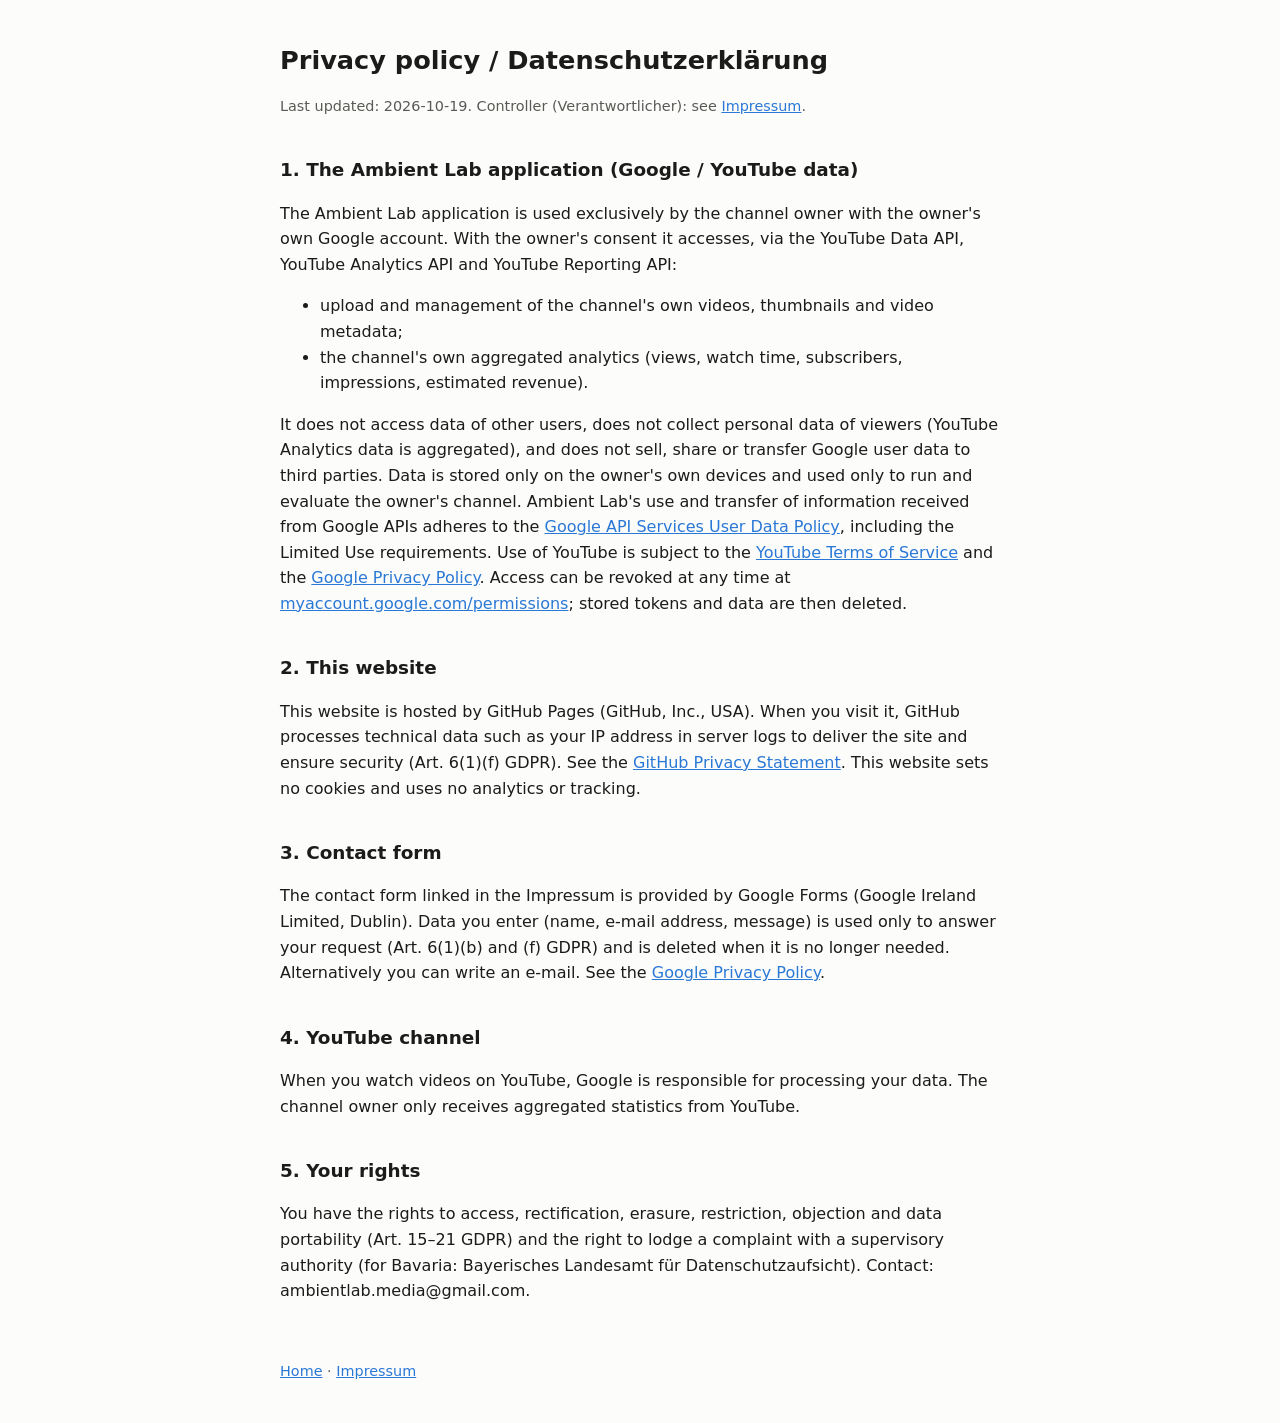
==== privacy.html @ 0154b757 "Add privacy.html" ====
<!doctype html><html lang="en"><head><meta charset="utf-8"><meta name="viewport" content="width=device-width,initial-scale=1">
<title>Privacy policy – Ambient Lab</title><link rel="stylesheet" href="style.css"></head><body><main>
<h1>Privacy policy / Datenschutzerklärung</h1>
<p class="muted">Last updated: 2026-10-19. Controller (Verantwortlicher): see <a href="impressum.html">Impressum</a>.</p>

<h2>1. The Ambient Lab application (Google / YouTube data)</h2>
<p>The Ambient Lab application is used exclusively by the channel owner with the owner's own Google account.
With the owner's consent it accesses, via the YouTube Data API, YouTube Analytics API and YouTube Reporting API:</p>
<ul>
<li>upload and management of the channel's own videos, thumbnails and video metadata;</li>
<li>the channel's own aggregated analytics (views, watch time, subscribers, impressions, estimated revenue).</li>
</ul>
<p>It does not access data of other users, does not collect personal data of viewers (YouTube Analytics data is
aggregated), and does not sell, share or transfer Google user data to third parties. Data is stored only on
the owner's own devices and used only to run and evaluate the owner's channel. Ambient Lab's use and transfer
of information received from Google APIs adheres to the
<a href="https://developers.google.com/terms/api-services-user-data-policy">Google API Services User Data Policy</a>,
including the Limited Use requirements. Use of YouTube is subject to the
<a href="https://www.youtube.com/t/terms">YouTube Terms of Service</a> and the
<a href="https://policies.google.com/privacy">Google Privacy Policy</a>. Access can be revoked at any time at
<a href="https://myaccount.google.com/permissions">myaccount.google.com/permissions</a>; stored tokens and data
are then deleted.</p>

<h2>2. This website</h2>
<p>This website is hosted by GitHub Pages (GitHub, Inc., USA). When you visit it, GitHub processes technical
data such as your IP address in server logs to deliver the site and ensure security (Art. 6(1)(f) GDPR). See
the <a href="https://docs.github.com/site-policy/privacy-policies/github-general-privacy-statement">GitHub Privacy
Statement</a>. This website sets no cookies and uses no analytics or tracking.</p>

<h2>3. Contact form</h2>
<p>The contact form linked in the Impressum is provided by Google Forms (Google Ireland Limited, Dublin). Data you
enter (name, e-mail address, message) is used only to answer your request (Art. 6(1)(b) and (f) GDPR) and is
deleted when it is no longer needed. Alternatively you can write an e-mail. See the
<a href="https://policies.google.com/privacy">Google Privacy Policy</a>.</p>

<h2>4. YouTube channel</h2>
<p>When you watch videos on YouTube, Google is responsible for processing your data. The channel owner only
receives aggregated statistics from YouTube.</p>

<h2>5. Your rights</h2>
<p>You have the rights to access, rectification, erasure, restriction, objection and data portability
(Art. 15–21 GDPR) and the right to lodge a complaint with a supervisory authority (for Bavaria: Bayerisches
Landesamt für Datenschutzaufsicht). Contact: ambientlab.media@gmail.com.</p>
</main><footer><a href="index.html">Home</a> · <a href="impressum.html">Impressum</a></footer></body></html>
---- style.css ----
:root{--bg:#fcfcfb;--fg:#1b1b1a;--muted:#5a5955;--link:#2a78d6}
@media (prefers-color-scheme:dark){:root{--bg:#141413;--fg:#ecebe7;--muted:#b3b1a8;--link:#6da7ec}}
body{background:var(--bg);color:var(--fg);font:16px/1.6 system-ui,-apple-system,"Segoe UI",sans-serif;margin:0}
main{max-width:720px;margin:0 auto;padding:40px 16px}
h1{font-size:1.6rem;margin:0 0 .3em}h2{font-size:1.15rem;margin-top:2em}
a{color:var(--link)}p.muted,footer{color:var(--muted);font-size:.9rem}
footer{max-width:720px;margin:0 auto;padding:0 16px 40px}
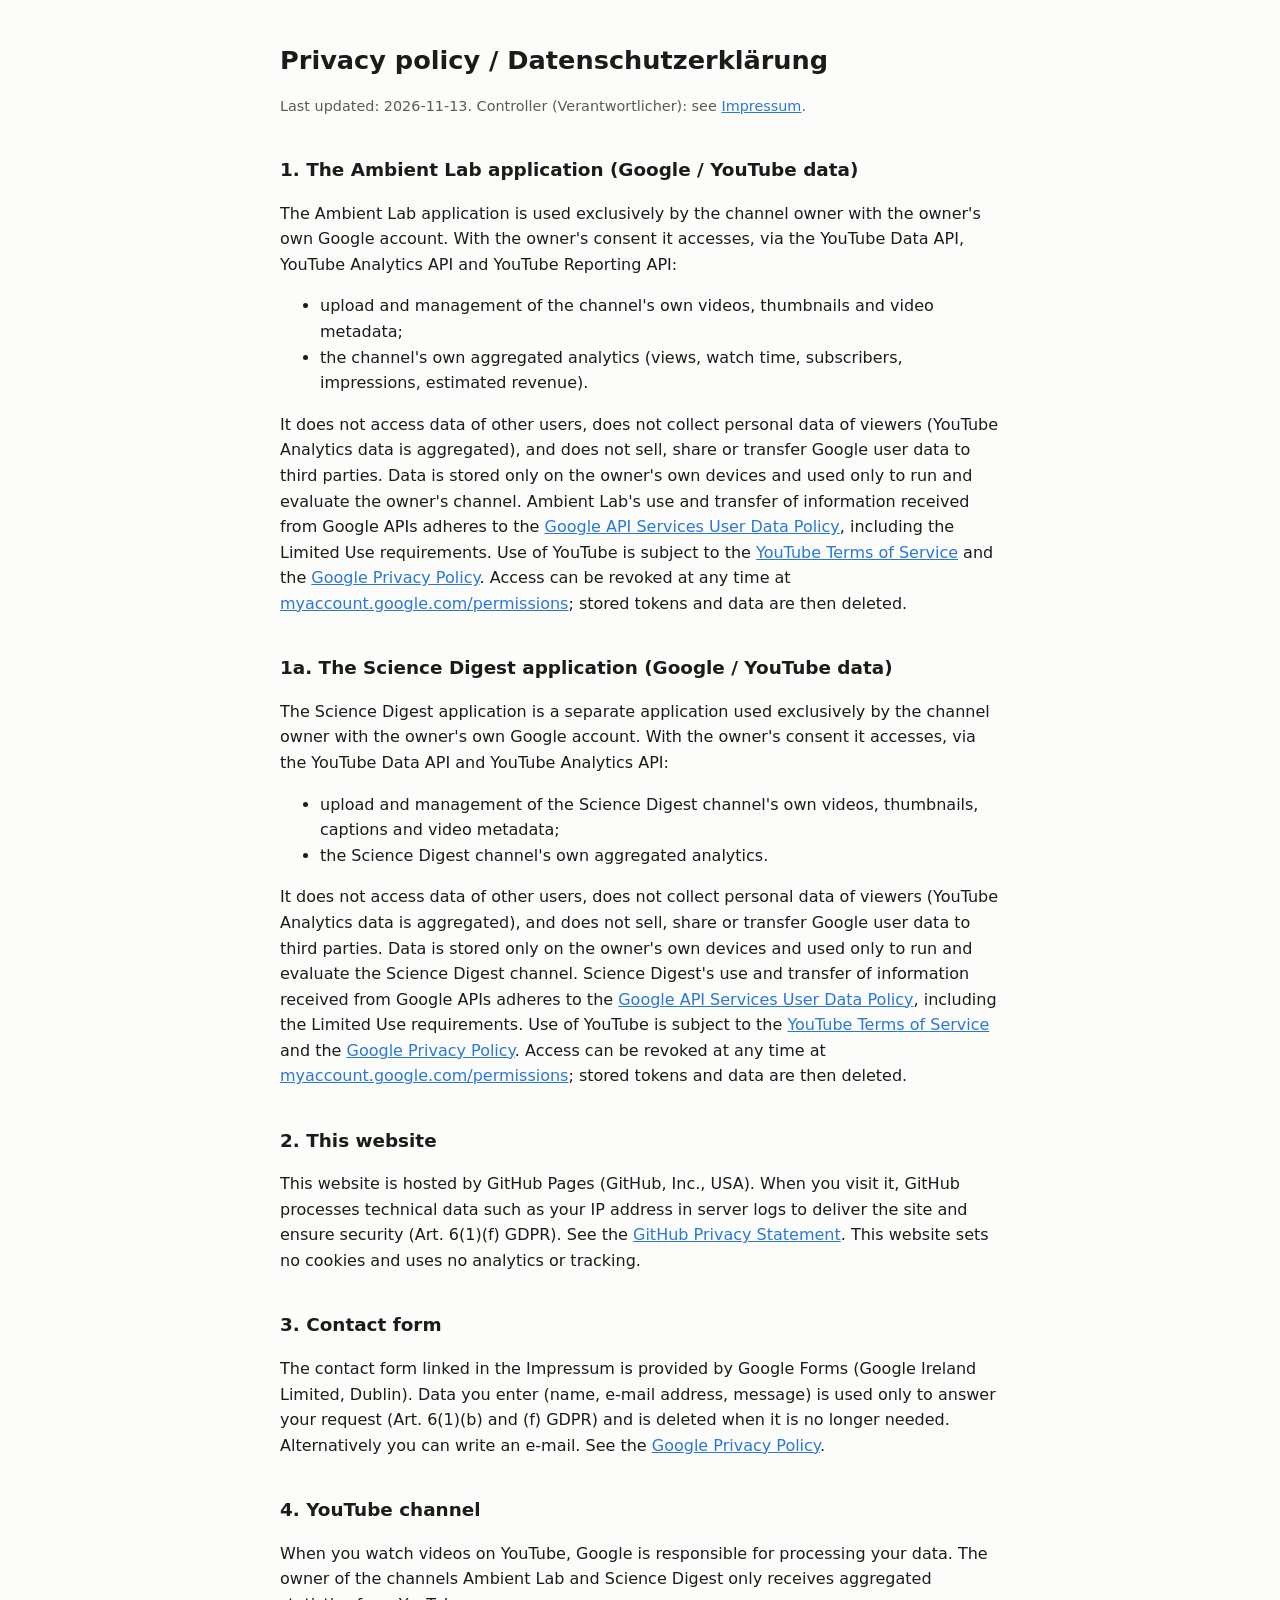
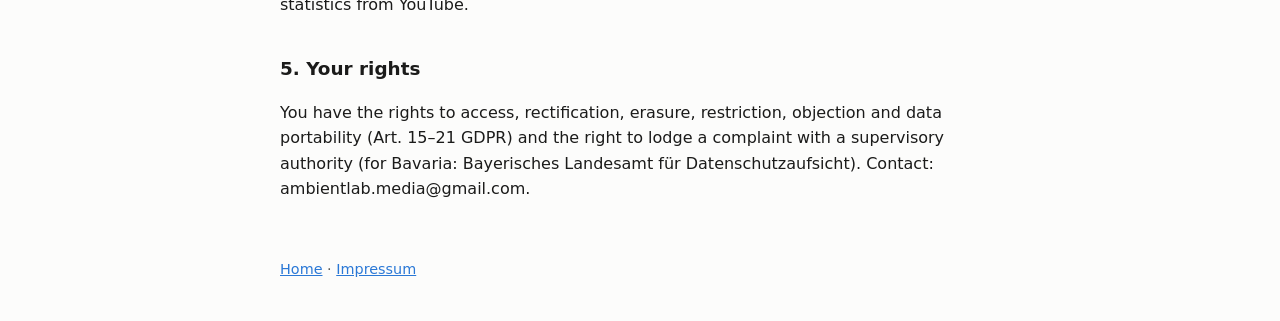
==== commit e0788ab2: "Impressum/privacy: cover the science channel" ====
--- a/privacy.html
+++ b/privacy.html
@@ -1,7 +1,7 @@
 <!doctype html><html lang="en"><head><meta charset="utf-8"><meta name="viewport" content="width=device-width,initial-scale=1">
 <title>Privacy policy – Ambient Lab</title><link rel="stylesheet" href="style.css"></head><body><main>
 <h1>Privacy policy / Datenschutzerklärung</h1>
-<p class="muted">Last updated: 2026-10-19. Controller (Verantwortlicher): see <a href="impressum.html">Impressum</a>.</p>
+<p class="muted">Last updated: 2026-11-13. Controller (Verantwortlicher): see <a href="impressum.html">Impressum</a>.</p>
 
 <h2>1. The Ambient Lab application (Google / YouTube data)</h2>
 <p>The Ambient Lab application is used exclusively by the channel owner with the owner's own Google account.
@@ -14,6 +14,24 @@
 aggregated), and does not sell, share or transfer Google user data to third parties. Data is stored only on
 the owner's own devices and used only to run and evaluate the owner's channel. Ambient Lab's use and transfer
 of information received from Google APIs adheres to the
+<a href="https://developers.google.com/terms/api-services-user-data-policy">Google API Services User Data Policy</a>,
+including the Limited Use requirements. Use of YouTube is subject to the
+<a href="https://www.youtube.com/t/terms">YouTube Terms of Service</a> and the
+<a href="https://policies.google.com/privacy">Google Privacy Policy</a>. Access can be revoked at any time at
+<a href="https://myaccount.google.com/permissions">myaccount.google.com/permissions</a>; stored tokens and data
+are then deleted.</p>
+
+<h2>1a. The Science Digest application (Google / YouTube data)</h2>
+<p>The Science Digest application is a separate application used exclusively by the channel owner with the owner's
+own Google account. With the owner's consent it accesses, via the YouTube Data API and YouTube Analytics API:</p>
+<ul>
+<li>upload and management of the Science Digest channel's own videos, thumbnails, captions and video metadata;</li>
+<li>the Science Digest channel's own aggregated analytics.</li>
+</ul>
+<p>It does not access data of other users, does not collect personal data of viewers (YouTube Analytics data is
+aggregated), and does not sell, share or transfer Google user data to third parties. Data is stored only on
+the owner's own devices and used only to run and evaluate the Science Digest channel. Science Digest's use and
+transfer of information received from Google APIs adheres to the
 <a href="https://developers.google.com/terms/api-services-user-data-policy">Google API Services User Data Policy</a>,
 including the Limited Use requirements. Use of YouTube is subject to the
 <a href="https://www.youtube.com/t/terms">YouTube Terms of Service</a> and the
@@ -34,7 +52,7 @@
 <a href="https://policies.google.com/privacy">Google Privacy Policy</a>.</p>
 
 <h2>4. YouTube channel</h2>
-<p>When you watch videos on YouTube, Google is responsible for processing your data. The channel owner only
+<p>When you watch videos on YouTube, Google is responsible for processing your data. The owner of the channels Ambient Lab and Science Digest only
 receives aggregated statistics from YouTube.</p>
 
 <h2>5. Your rights</h2>
